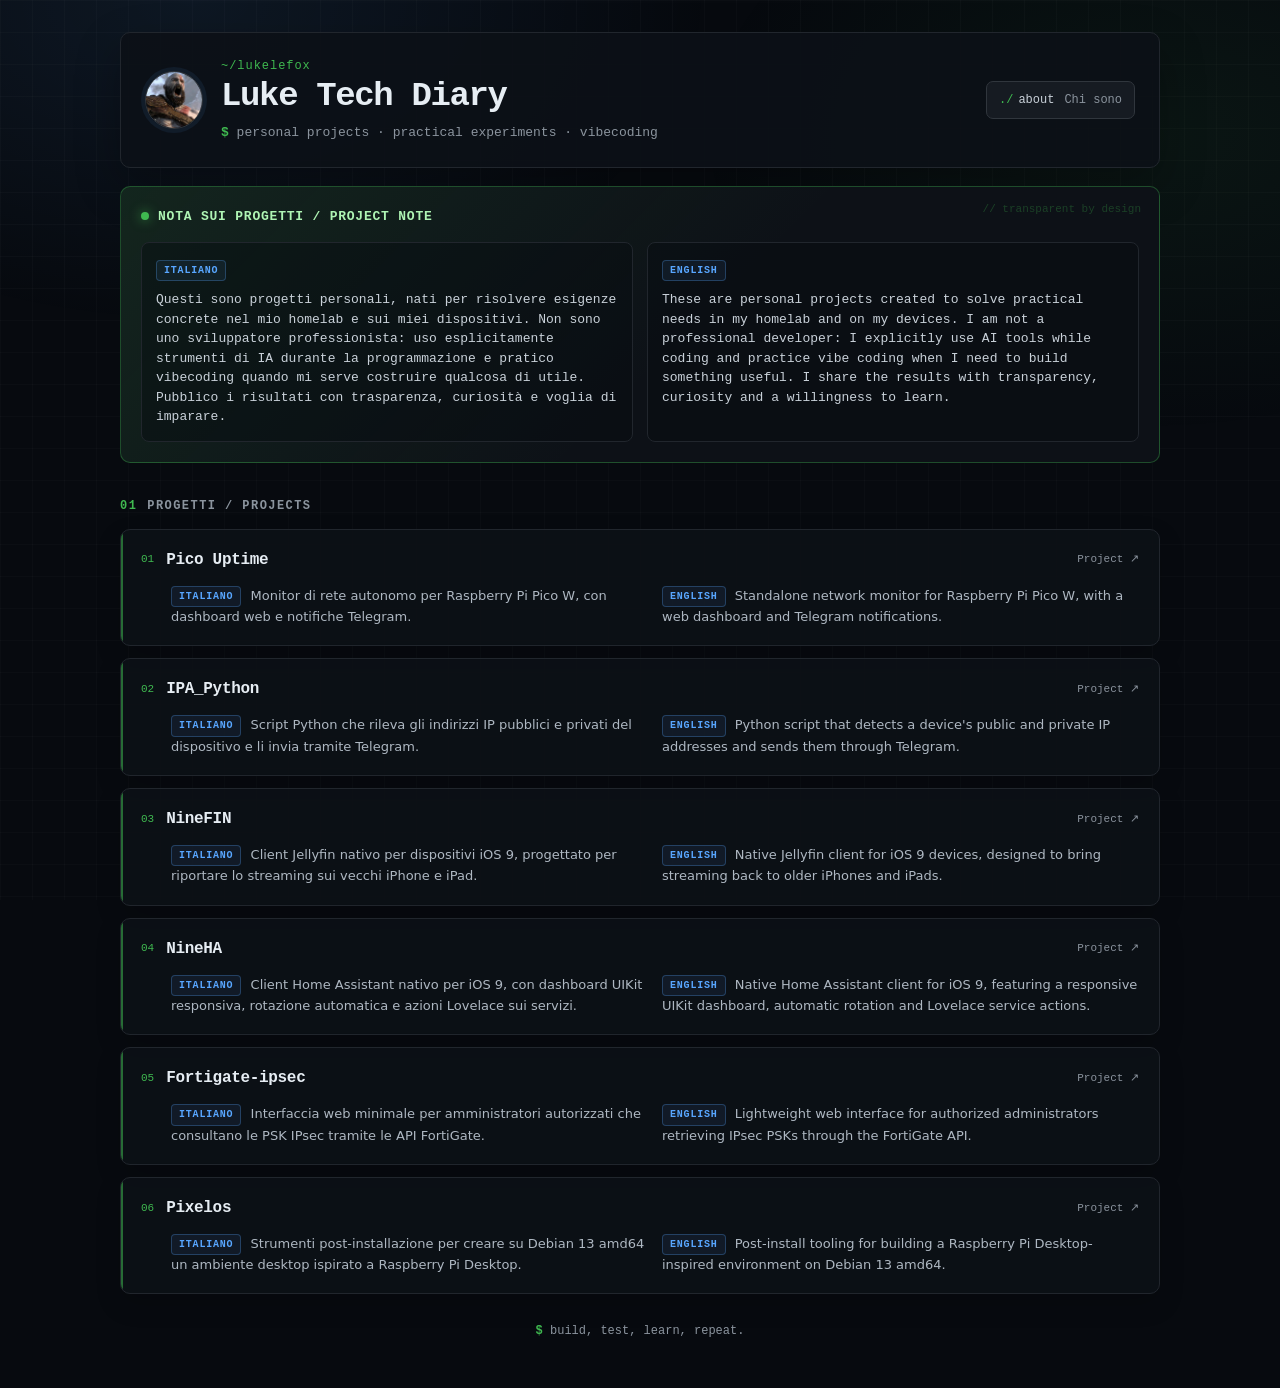
==== index.html @ fd97baad "Update NineHA card for 0.7.8" ====
<!doctype html>
<html lang="it">
<head>
  <meta charset="utf-8" />
  <meta name="viewport" content="width=device-width, initial-scale=1" />
  <meta name="description" content="Luke Tech Diary: personal projects, practical experiments and transparent AI-assisted development." />
  <title>Luke Tech Diary</title>
  <link rel="stylesheet" href="assets/css/style.css?v=14" />
</head>

<body>
  <div class="container">

    <header class="topbar">
      <div class="brand">
        <a class="avatar-link" href="https://github.com/LukeLeFox" target="_blank" rel="noopener">
          <img src="assets/img/avatar.jpg" alt="Luke avatar" class="avatar-img">
        </a>

        <div class="brand-text">
          <div class="eyebrow">~/lukelefox</div>
          <h1>Luke Tech Diary</h1>
          <p><span class="prompt" aria-hidden="true">$</span> personal projects · practical experiments · vibecoding</p>
        </div>
      </div>

      <nav class="topnav" aria-label="Primary navigation">
        <a class="nav-button" href="about.html"><span aria-hidden="true">./</span>about <small>Chi sono</small></a>
      </nav>
    </header>

    <section class="disclosure" aria-labelledby="project-note">
      <div class="disclosure-title" id="project-note">
        <span class="status-dot" aria-hidden="true"></span>
        Nota sui progetti / Project note
      </div>

      <div class="language-grid">
        <div class="language-block">
          <span class="language-label">Italiano</span>
          <p>Questi sono progetti personali, nati per risolvere esigenze concrete nel mio homelab e sui miei dispositivi. Non sono uno sviluppatore professionista: uso esplicitamente strumenti di IA durante la programmazione e pratico vibecoding quando mi serve costruire qualcosa di utile. Pubblico i risultati con trasparenza, curiosità e voglia di imparare.</p>
        </div>

        <div class="language-block">
          <span class="language-label">English</span>
          <p>These are personal projects created to solve practical needs in my homelab and on my devices. I am not a professional developer: I explicitly use AI tools while coding and practice vibe coding when I need to build something useful. I share the results with transparency, curiosity and a willingness to learn.</p>
        </div>
      </div>
    </section>

    <div class="section-title"><span>01</span> Progetti / Projects</div>

    <main class="list">
      <a class="item project-card-link" href="Pico-Uptime/" aria-label="Apri Pico Uptime / Open Pico Uptime">
        <div class="project-head">
          <span class="project-index">01</span>
          <h2>Pico Uptime</h2>
          <span class="repo-link">Project ↗</span>
        </div>
        <div class="project-copy">
          <p><span class="language-label">Italiano</span> Monitor di rete autonomo per Raspberry Pi Pico W, con dashboard web e notifiche Telegram.</p>
          <p><span class="language-label">English</span> Standalone network monitor for Raspberry Pi Pico W, with a web dashboard and Telegram notifications.</p>
        </div>
      </a>

      <a class="item project-card-link" href="IPA_Python/" aria-label="Apri IPA_Python / Open IPA_Python">
        <div class="project-head">
          <span class="project-index">02</span>
          <h2>IPA_Python</h2>
          <span class="repo-link">Project ↗</span>
        </div>
        <div class="project-copy">
          <p><span class="language-label">Italiano</span> Script Python che rileva gli indirizzi IP pubblici e privati del dispositivo e li invia tramite Telegram.</p>
          <p><span class="language-label">English</span> Python script that detects a device's public and private IP addresses and sends them through Telegram.</p>
        </div>
      </a>

      <a class="item project-card-link" href="NineFin/" aria-label="Apri NineFIN / Open NineFIN">
        <div class="project-head">
          <span class="project-index">03</span>
          <h2>NineFIN</h2>
          <span class="repo-link">Project ↗</span>
        </div>
        <div class="project-copy">
          <p><span class="language-label">Italiano</span> Client Jellyfin nativo per dispositivi iOS 9, progettato per riportare lo streaming sui vecchi iPhone e iPad.</p>
          <p><span class="language-label">English</span> Native Jellyfin client for iOS 9 devices, designed to bring streaming back to older iPhones and iPads.</p>
        </div>
      </a>

      <a class="item project-card-link" href="NineHA/" aria-label="Apri NineHA / Open NineHA">
        <div class="project-head">
          <span class="project-index">04</span>
          <h2>NineHA</h2>
          <span class="repo-link">Project ↗</span>
        </div>
        <div class="project-copy">
          <p><span class="language-label">Italiano</span> Client Home Assistant nativo per iOS 9, con dashboard UIKit responsiva, rotazione automatica e azioni Lovelace sui servizi.</p>
          <p><span class="language-label">English</span> Native Home Assistant client for iOS 9, featuring a responsive UIKit dashboard, automatic rotation and Lovelace service actions.</p>
        </div>
      </a>

      <a class="item project-card-link" href="fortigate-ipsec-psk-ui/" aria-label="Apri Fortigate-ipsec / Open Fortigate-ipsec">
        <div class="project-head">
          <span class="project-index">05</span>
          <h2>Fortigate-ipsec</h2>
          <span class="repo-link">Project ↗</span>
        </div>
        <div class="project-copy">
          <p><span class="language-label">Italiano</span> Interfaccia web minimale per amministratori autorizzati che consultano le PSK IPsec tramite le API FortiGate.</p>
          <p><span class="language-label">English</span> Lightweight web interface for authorized administrators retrieving IPsec PSKs through the FortiGate API.</p>
        </div>
      </a>

      <a class="item project-card-link" href="pixelos-amd64-remix/" aria-label="Apri Pixelos / Open Pixelos">
        <div class="project-head">
          <span class="project-index">06</span>
          <h2>Pixelos</h2>
          <span class="repo-link">Project ↗</span>
        </div>
        <div class="project-copy">
          <p><span class="language-label">Italiano</span> Strumenti post-installazione per creare su Debian 13 amd64 un ambiente desktop ispirato a Raspberry Pi Desktop.</p>
          <p><span class="language-label">English</span> Post-install tooling for building a Raspberry Pi Desktop-inspired environment on Debian 13 amd64.</p>
        </div>
      </a>
    </main>

    <footer class="footer">
      <span class="prompt" aria-hidden="true">$</span> build, test, learn, repeat.
    </footer>

  </div>
</body>
</html>
---- assets/css/style.css ----
:root{
  --bg:#070a0f;
  --panel:#0d1117;
  --panel-soft:#111820;
  --text:#e6edf3;
  --muted:#8b949e;
  --green:#3fb950;
  --green-soft:rgba(63,185,80,.12);
  --blue:#58a6ff;
  --line:#21262d;
  --radius:10px;
  --shadow:0 18px 45px rgba(0,0,0,.28);
}

*{ box-sizing:border-box; }

html{
  min-height:100%;
  color-scheme:dark;
}

body{
  min-height:100%;
  margin:0;
  color:var(--text);
  background:var(--bg);
  font-family:ui-monospace, SFMono-Regular, Menlo, Monaco, Consolas, "Liberation Mono", monospace;
  line-height:1.5;
}

body::before{
  content:"";
  position:fixed;
  inset:0;
  z-index:-1;
  pointer-events:none;
  background:
    radial-gradient(800px 500px at 15% 0%, rgba(88,166,255,.09), transparent 65%),
    radial-gradient(700px 460px at 90% 15%, rgba(63,185,80,.07), transparent 65%),
    linear-gradient(rgba(255,255,255,.018) 1px, transparent 1px),
    linear-gradient(90deg, rgba(255,255,255,.018) 1px, transparent 1px);
  background-size:auto, auto, 32px 32px, 32px 32px;
}

a{
  color:inherit;
  text-decoration:none;
}

a:hover{
  color:var(--blue);
}

a:focus-visible{
  outline:2px solid var(--blue);
  outline-offset:4px;
  border-radius:3px;
}

.container{
  width:min(100% - 32px, 1040px);
  margin:0 auto;
  padding:32px 0 48px;
}

.topbar{
  display:flex;
  align-items:center;
  justify-content:space-between;
  gap:20px;
  padding:24px;
  border:1px solid var(--line);
  border-radius:var(--radius);
  background:rgba(13,17,23,.92);
  box-shadow:var(--shadow);
}

.brand{
  display:flex;
  align-items:center;
  gap:18px;
}

.avatar-link{
  display:inline-flex;
  flex:none;
  border-radius:50%;
}

.avatar-img{
  display:block;
  width:58px;
  height:58px;
  border:1px solid #30363d;
  border-radius:50%;
  object-fit:cover;
  box-shadow:0 0 0 4px rgba(88,166,255,.08);
}

.eyebrow{
  margin-bottom:2px;
  color:var(--green);
  font-size:12px;
  letter-spacing:.08em;
}

.brand-text h1{
  margin:0;
  font-size:clamp(24px, 5vw, 34px);
  line-height:1.15;
  letter-spacing:-.04em;
}

.brand-text p{
  margin:7px 0 0;
  color:var(--muted);
  font-size:13px;
}

.prompt{
  color:var(--green);
  font-weight:700;
}

.topnav{
  flex:none;
}

.nav-button{
  display:inline-flex;
  align-items:center;
  gap:5px;
  padding:9px 12px;
  border:1px solid #30363d;
  border-radius:7px;
  color:#c9d1d9;
  background:#161b22;
  font-size:12px;
  transition:border-color .16s ease, color .16s ease, background .16s ease;
}

.nav-button span{
  color:var(--green);
}

.nav-button small{
  margin-left:5px;
  color:var(--muted);
  font:inherit;
}

.nav-button:hover{
  border-color:rgba(88,166,255,.55);
  color:var(--blue);
  background:#1b222c;
}

.disclosure{
  position:relative;
  margin-top:18px;
  padding:20px;
  overflow:hidden;
  border:1px solid rgba(63,185,80,.35);
  border-radius:var(--radius);
  background:
    linear-gradient(135deg, var(--green-soft), transparent 55%),
    var(--panel);
}

.disclosure::before{
  content:"// transparent by design";
  position:absolute;
  top:14px;
  right:18px;
  color:rgba(63,185,80,.28);
  font-size:11px;
}

.disclosure-title{
  display:flex;
  align-items:center;
  gap:9px;
  margin-bottom:16px;
  color:#aff5b4;
  font-size:13px;
  font-weight:700;
  text-transform:uppercase;
  letter-spacing:.06em;
}

.status-dot{
  width:8px;
  height:8px;
  border-radius:50%;
  background:var(--green);
  box-shadow:0 0 12px rgba(63,185,80,.75);
}

.language-grid,
.project-copy{
  display:grid;
  grid-template-columns:repeat(2, minmax(0, 1fr));
  gap:14px;
}

.language-block{
  padding:14px;
  border:1px solid var(--line);
  border-radius:8px;
  background:rgba(7,10,15,.42);
}

.language-block p{
  margin:9px 0 0;
  color:#c9d1d9;
  font-size:13px;
}

.language-label{
  display:inline-block;
  padding:2px 7px;
  border:1px solid rgba(88,166,255,.28);
  border-radius:4px;
  color:var(--blue);
  background:rgba(88,166,255,.08);
  font-size:10px;
  font-weight:700;
  text-transform:uppercase;
  letter-spacing:.08em;
}

.section-title{
  display:flex;
  align-items:center;
  gap:10px;
  margin:34px 0 14px;
  color:var(--muted);
  font-size:12px;
  font-weight:700;
  text-transform:uppercase;
  letter-spacing:.12em;
}

.section-title span{
  color:var(--green);
}

.list{
  display:grid;
  gap:12px;
}

.item{
  position:relative;
  padding:18px 20px;
  overflow:hidden;
  border:1px solid var(--line);
  border-radius:var(--radius);
  background:rgba(13,17,23,.9);
  box-shadow:0 10px 26px rgba(0,0,0,.16);
  transition:border-color .16s ease, transform .16s ease, background .16s ease;
}

.item::before{
  content:"";
  position:absolute;
  inset:0 auto 0 0;
  width:2px;
  background:var(--green);
  opacity:.55;
}

.item:hover{
  transform:translateY(-1px);
  border-color:#30363d;
  background:var(--panel-soft);
}

.project-card-link{
  display:block;
  color:inherit;
  text-decoration:none;
}

.project-card-link:hover{
  color:inherit;
}

.project-card-link:hover .project-head h2,
.project-card-link:focus-visible .project-head h2{
  color:var(--blue);
}

.project-card-link:focus-visible{
  outline:2px solid var(--blue);
  outline-offset:3px;
  border-radius:var(--radius);
}

.project-head{
  display:grid;
  grid-template-columns:auto 1fr auto;
  align-items:center;
  gap:12px;
}

.project-index{
  color:var(--green);
  font-size:11px;
}

.project-head h2{
  margin:0;
  font-size:16px;
  letter-spacing:-.02em;
}

.repo-link{
  color:var(--muted);
  font-size:11px;
}

.project-copy{
  margin:14px 0 0 30px;
}

.project-copy p{
  margin:0;
  color:#aeb8c2;
  font-family:ui-sans-serif, system-ui, -apple-system, "Segoe UI", sans-serif;
  font-size:13px;
  line-height:1.55;
}

.project-copy .language-label{
  margin-right:5px;
  font-family:ui-monospace, SFMono-Regular, Menlo, Monaco, Consolas, monospace;
  vertical-align:1px;
}

.footer{
  margin-top:28px;
  color:var(--muted);
  font-size:12px;
  text-align:center;
}

.profile-terminal{
  display:grid;
  gap:7px;
  margin-top:18px;
  padding:18px 20px;
  overflow-wrap:anywhere;
  border:1px solid var(--line);
  border-radius:var(--radius);
  color:#c9d1d9;
  background:#090d12;
  box-shadow:inset 0 1px 0 rgba(255,255,255,.025);
  font-size:12px;
}

.terminal-key{
  color:var(--blue);
}

.terminal-equals{
  margin:0 8px;
  color:var(--muted);
}

.terminal-value{
  color:#aff5b4;
}

.about-grid{
  display:grid;
  grid-template-columns:repeat(2, minmax(0, 1fr));
  gap:14px;
}

.about-card{
  padding:22px;
  border:1px solid var(--line);
  border-radius:var(--radius);
  background:rgba(13,17,23,.9);
  box-shadow:0 10px 26px rgba(0,0,0,.16);
}

.about-card p{
  margin:14px 0 0;
  color:#b8c2cc;
  font-family:ui-sans-serif, system-ui, -apple-system, "Segoe UI", sans-serif;
  font-size:14px;
  line-height:1.68;
}

@media (max-width:720px){
  .container{
    width:min(100% - 22px, 1040px);
    padding-top:18px;
  }

  .topbar{
    align-items:flex-start;
    flex-direction:column;
    padding:20px;
  }

  .topnav{
    width:100%;
  }

  .nav-button{
    justify-content:center;
    width:100%;
  }

  .avatar-img{
    width:50px;
    height:50px;
  }

  .brand-text p{
    font-size:11px;
  }

  .disclosure{
    padding:17px;
  }

  .disclosure::before{
    display:none;
  }

  .language-grid,
  .project-copy,
  .about-grid{
    grid-template-columns:1fr;
  }

  .project-head{
    grid-template-columns:auto 1fr;
  }

  .repo-link{
    display:none;
  }

  .project-copy{
    margin-left:0;
  }
}

@media (prefers-reduced-motion:reduce){
  .item{
    transition:none;
  }
}


/* Project detail pages */
.project-app-icon{
  display:block;
  width:72px;
  height:72px;
  flex:none;
  border:1px solid #30363d;
  border-radius:16px;
  object-fit:cover;
  box-shadow:0 0 0 4px rgba(88,166,255,.08);
}

.project-actions{
  display:flex;
  flex-wrap:wrap;
  gap:10px;
  margin-top:14px;
}

.project-actions .nav-button{
  width:auto;
}

.project-summary{
  margin-top:18px;
}

.project-summary p{
  margin:0;
  color:#b8c2cc;
  font-family:ui-sans-serif, system-ui, -apple-system, "Segoe UI", sans-serif;
  font-size:14px;
  line-height:1.68;
}

.project-badges{
  display:flex;
  flex-wrap:wrap;
  gap:8px;
  margin-top:14px;
}

.project-badge{
  display:inline-flex;
  align-items:center;
  padding:4px 8px;
  border:1px solid rgba(88,166,255,.28);
  border-radius:5px;
  color:var(--blue);
  background:rgba(88,166,255,.08);
  font-size:11px;
  font-weight:700;
}

.project-list{
  margin:12px 0 0;
  padding-left:19px;
  color:#b8c2cc;
  font-family:ui-sans-serif, system-ui, -apple-system, "Segoe UI", sans-serif;
  font-size:14px;
  line-height:1.7;
}

.project-list li + li{
  margin-top:4px;
}

.project-note{
  margin-top:14px;
  color:var(--muted);
  font-family:ui-sans-serif, system-ui, -apple-system, "Segoe UI", sans-serif;
  font-size:12px;
  line-height:1.6;
}

.project-note strong{
  color:#c9d1d9;
}

.project-link{
  color:var(--blue);
}

.project-link:hover{
  text-decoration:underline;
}

.screenshot-gallery{
  display:grid;
  grid-template-columns:repeat(2, minmax(0, 1fr));
  gap:14px;
}

.screenshot-card{
  display:block;
  overflow:hidden;
  border:1px solid var(--line);
  border-radius:var(--radius);
  color:#c9d1d9;
  background:rgba(13,17,23,.9);
  box-shadow:0 10px 26px rgba(0,0,0,.16);
  transition:border-color .16s ease, transform .16s ease, background .16s ease;
}

.screenshot-card:hover{
  transform:translateY(-1px);
  border-color:#30363d;
  color:var(--blue);
  background:var(--panel-soft);
}

.screenshot-card img{
  display:block;
  width:100%;
  aspect-ratio:4 / 3;
  border-bottom:1px solid var(--line);
  object-fit:cover;
}

.screenshot-card span{
  display:block;
  padding:11px 13px;
  font-size:12px;
  line-height:1.4;
}

@media (max-width:720px){
  .screenshot-gallery{
    grid-template-columns:1fr;
  }

  .project-app-icon{
    width:58px;
    height:58px;
    border-radius:13px;
  }
}


.project-mark{
  display:grid;
  place-items:center;
  width:72px;
  height:72px;
  flex:none;
  border:1px solid #30363d;
  border-radius:16px;
  color:#aff5b4;
  background:
    linear-gradient(135deg, rgba(63,185,80,.14), rgba(88,166,255,.08)),
    #0d1117;
  box-shadow:0 0 0 4px rgba(88,166,255,.08);
  font-size:22px;
  font-weight:800;
  letter-spacing:-.05em;
}

@media (max-width:720px){
  .project-mark{
    width:58px;
    height:58px;
    border-radius:13px;
    font-size:18px;
  }
}
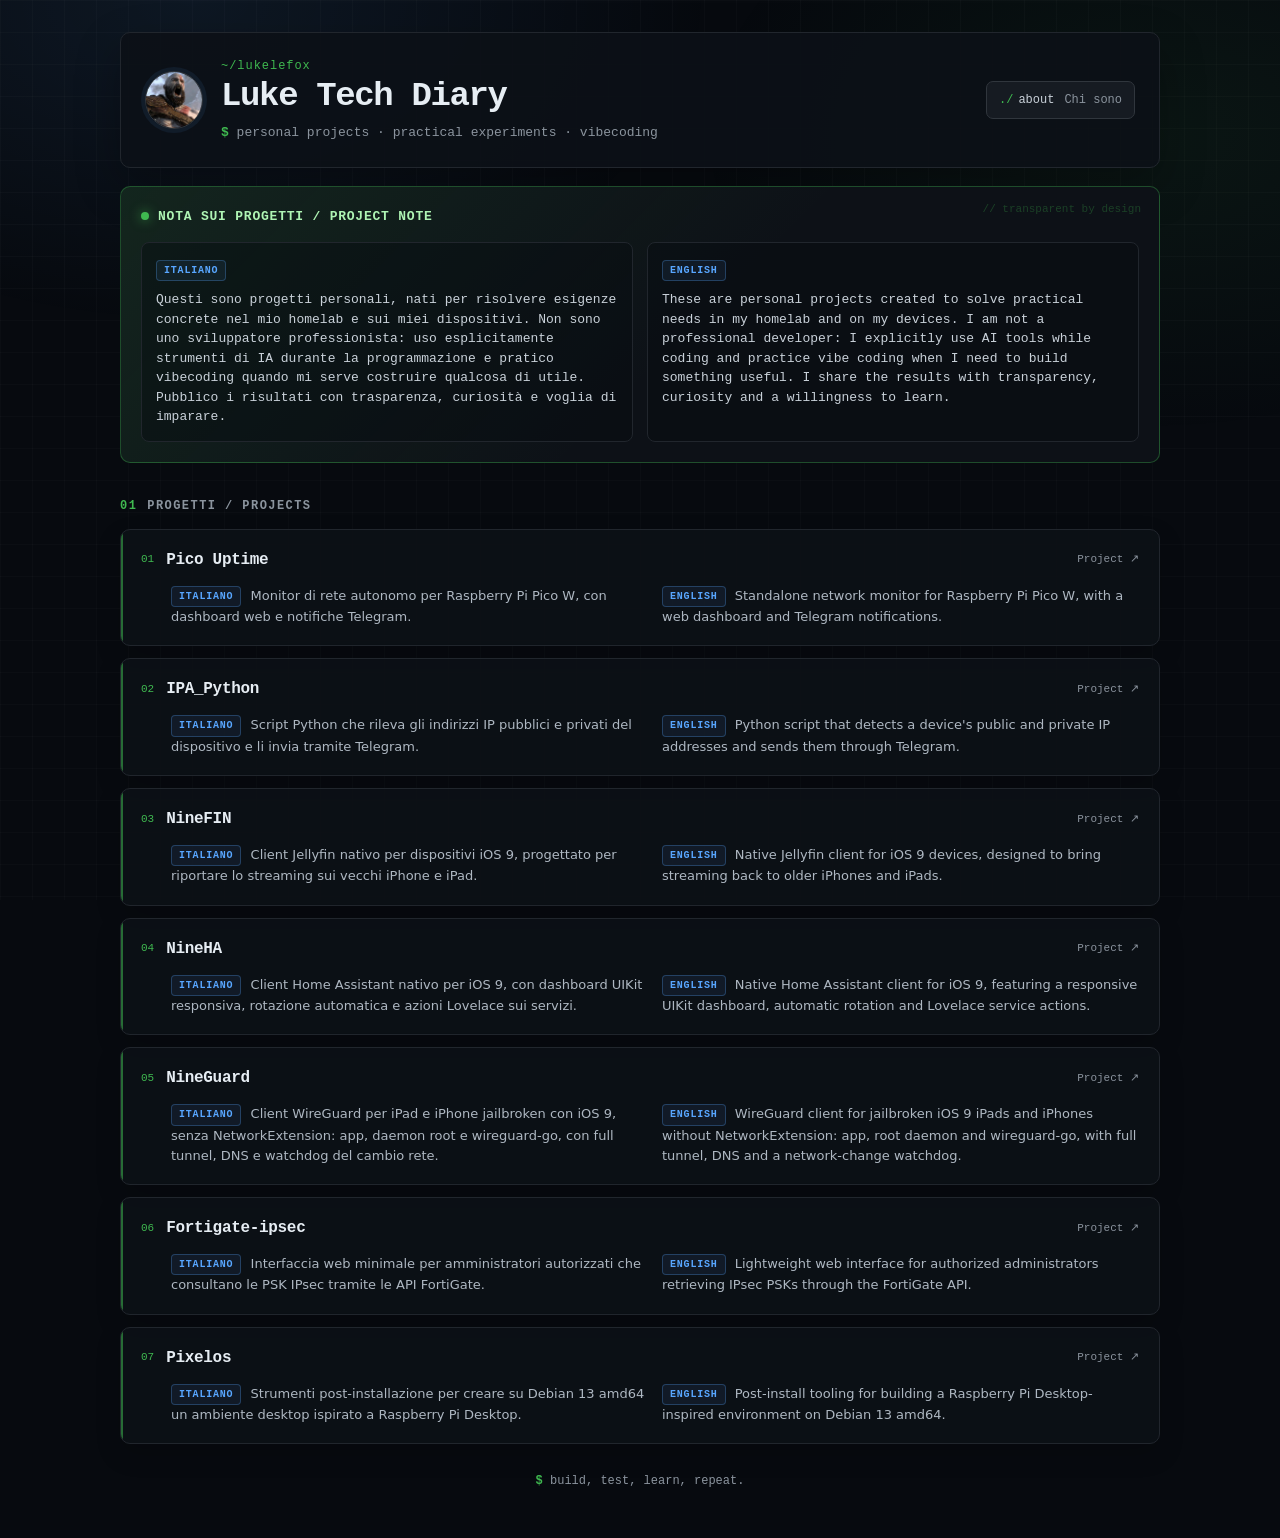
==== commit 812f2fe5: "Add NineGuard project page Co-Authored-By: Claude Opus 5.5 <noreply@anthropic.com>" ====
--- a/index.html
+++ b/index.html
@@ -99,9 +99,21 @@
         </div>
       </a>
 
+      <a class="item project-card-link" href="NineGuard/" aria-label="Apri NineGuard / Open NineGuard">
+        <div class="project-head">
+          <span class="project-index">05</span>
+          <h2>NineGuard</h2>
+          <span class="repo-link">Project ↗</span>
+        </div>
+        <div class="project-copy">
+          <p><span class="language-label">Italiano</span> Client WireGuard per iPad e iPhone jailbroken con iOS 9, senza NetworkExtension: app, daemon root e wireguard-go, con full tunnel, DNS e watchdog del cambio rete.</p>
+          <p><span class="language-label">English</span> WireGuard client for jailbroken iOS 9 iPads and iPhones without NetworkExtension: app, root daemon and wireguard-go, with full tunnel, DNS and a network-change watchdog.</p>
+        </div>
+      </a>
+
       <a class="item project-card-link" href="fortigate-ipsec-psk-ui/" aria-label="Apri Fortigate-ipsec / Open Fortigate-ipsec">
         <div class="project-head">
-          <span class="project-index">05</span>
+          <span class="project-index">06</span>
           <h2>Fortigate-ipsec</h2>
           <span class="repo-link">Project ↗</span>
         </div>
@@ -113,7 +125,7 @@
 
       <a class="item project-card-link" href="pixelos-amd64-remix/" aria-label="Apri Pixelos / Open Pixelos">
         <div class="project-head">
-          <span class="project-index">06</span>
+          <span class="project-index">07</span>
           <h2>Pixelos</h2>
           <span class="repo-link">Project ↗</span>
         </div>
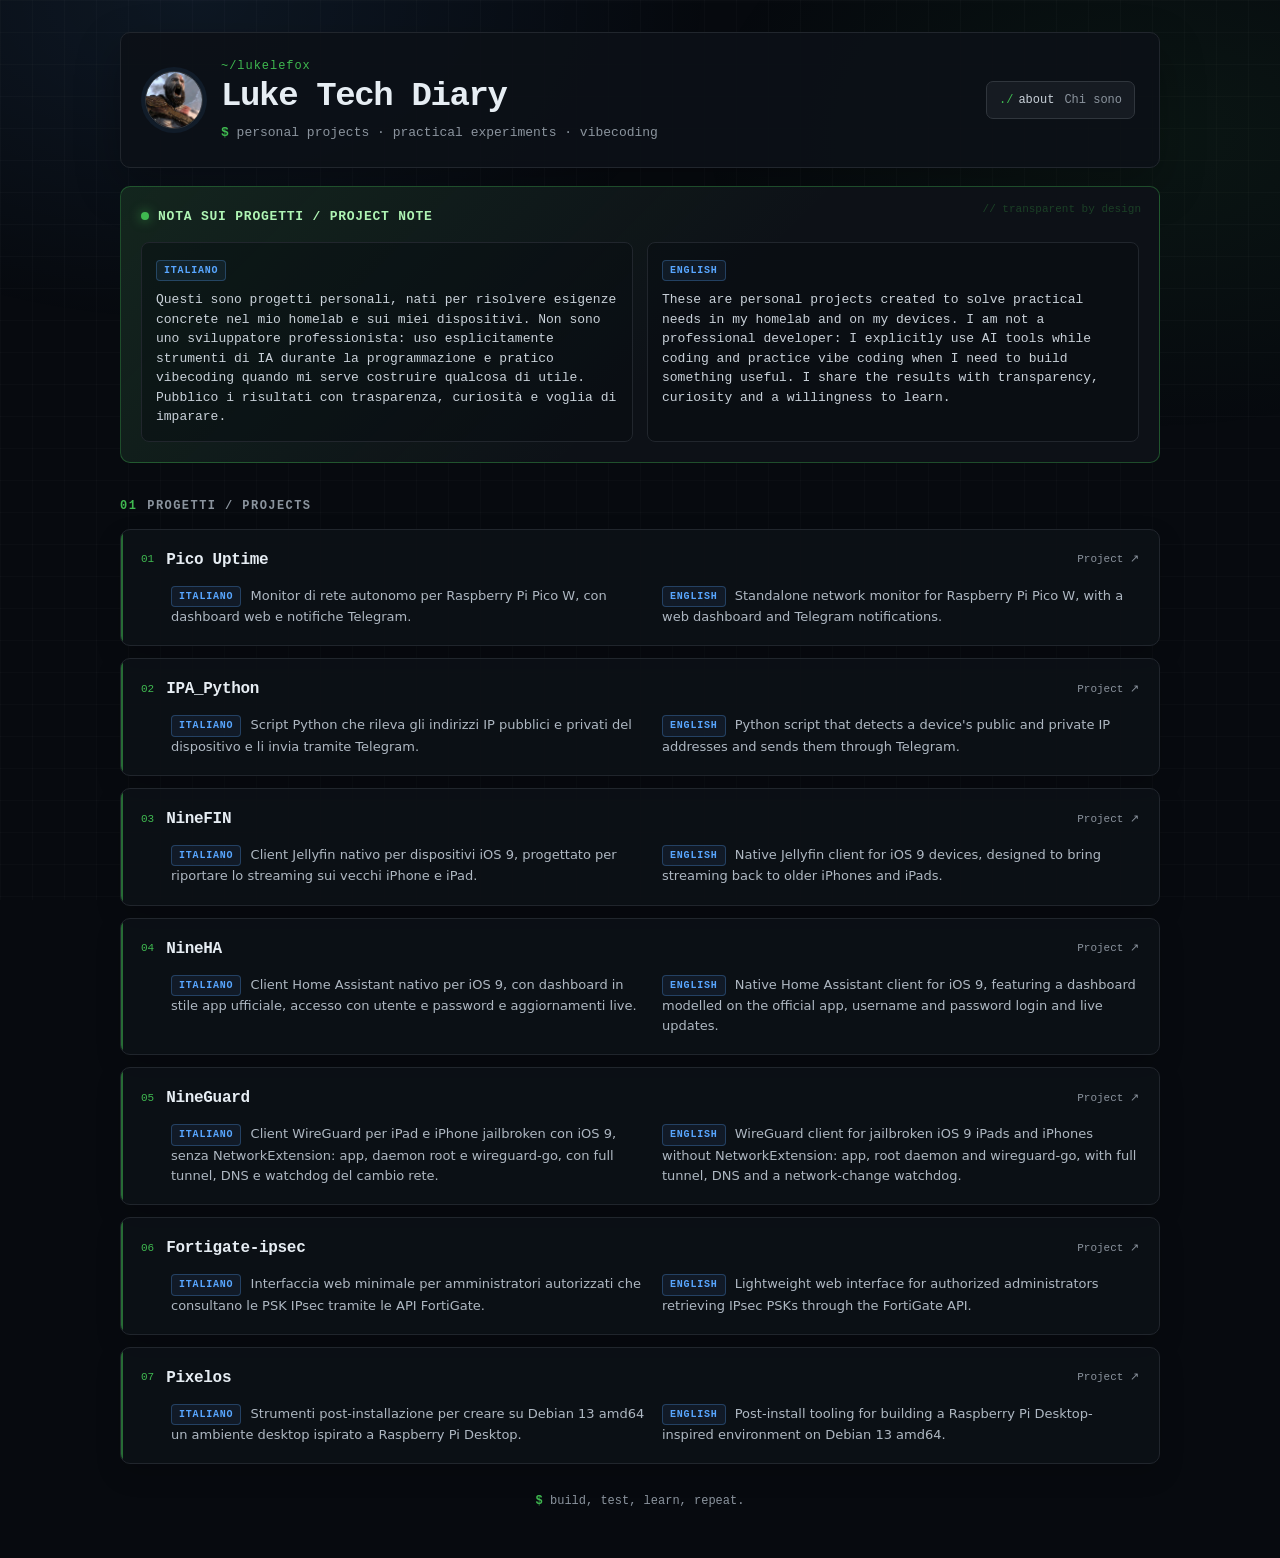
==== commit fca0d7a2: "Update NineHA page for 0.8.0 Co-Authored-By: Claude Opus 5.5 <noreply@anthropic.com>" ====
--- a/index.html
+++ b/index.html
@@ -94,8 +94,8 @@
           <span class="repo-link">Project ↗</span>
         </div>
         <div class="project-copy">
-          <p><span class="language-label">Italiano</span> Client Home Assistant nativo per iOS 9, con dashboard UIKit responsiva, rotazione automatica e azioni Lovelace sui servizi.</p>
-          <p><span class="language-label">English</span> Native Home Assistant client for iOS 9, featuring a responsive UIKit dashboard, automatic rotation and Lovelace service actions.</p>
+          <p><span class="language-label">Italiano</span> Client Home Assistant nativo per iOS 9, con dashboard in stile app ufficiale, accesso con utente e password e aggiornamenti live.</p>
+          <p><span class="language-label">English</span> Native Home Assistant client for iOS 9, featuring a dashboard modelled on the official app, username and password login and live updates.</p>
         </div>
       </a>
 
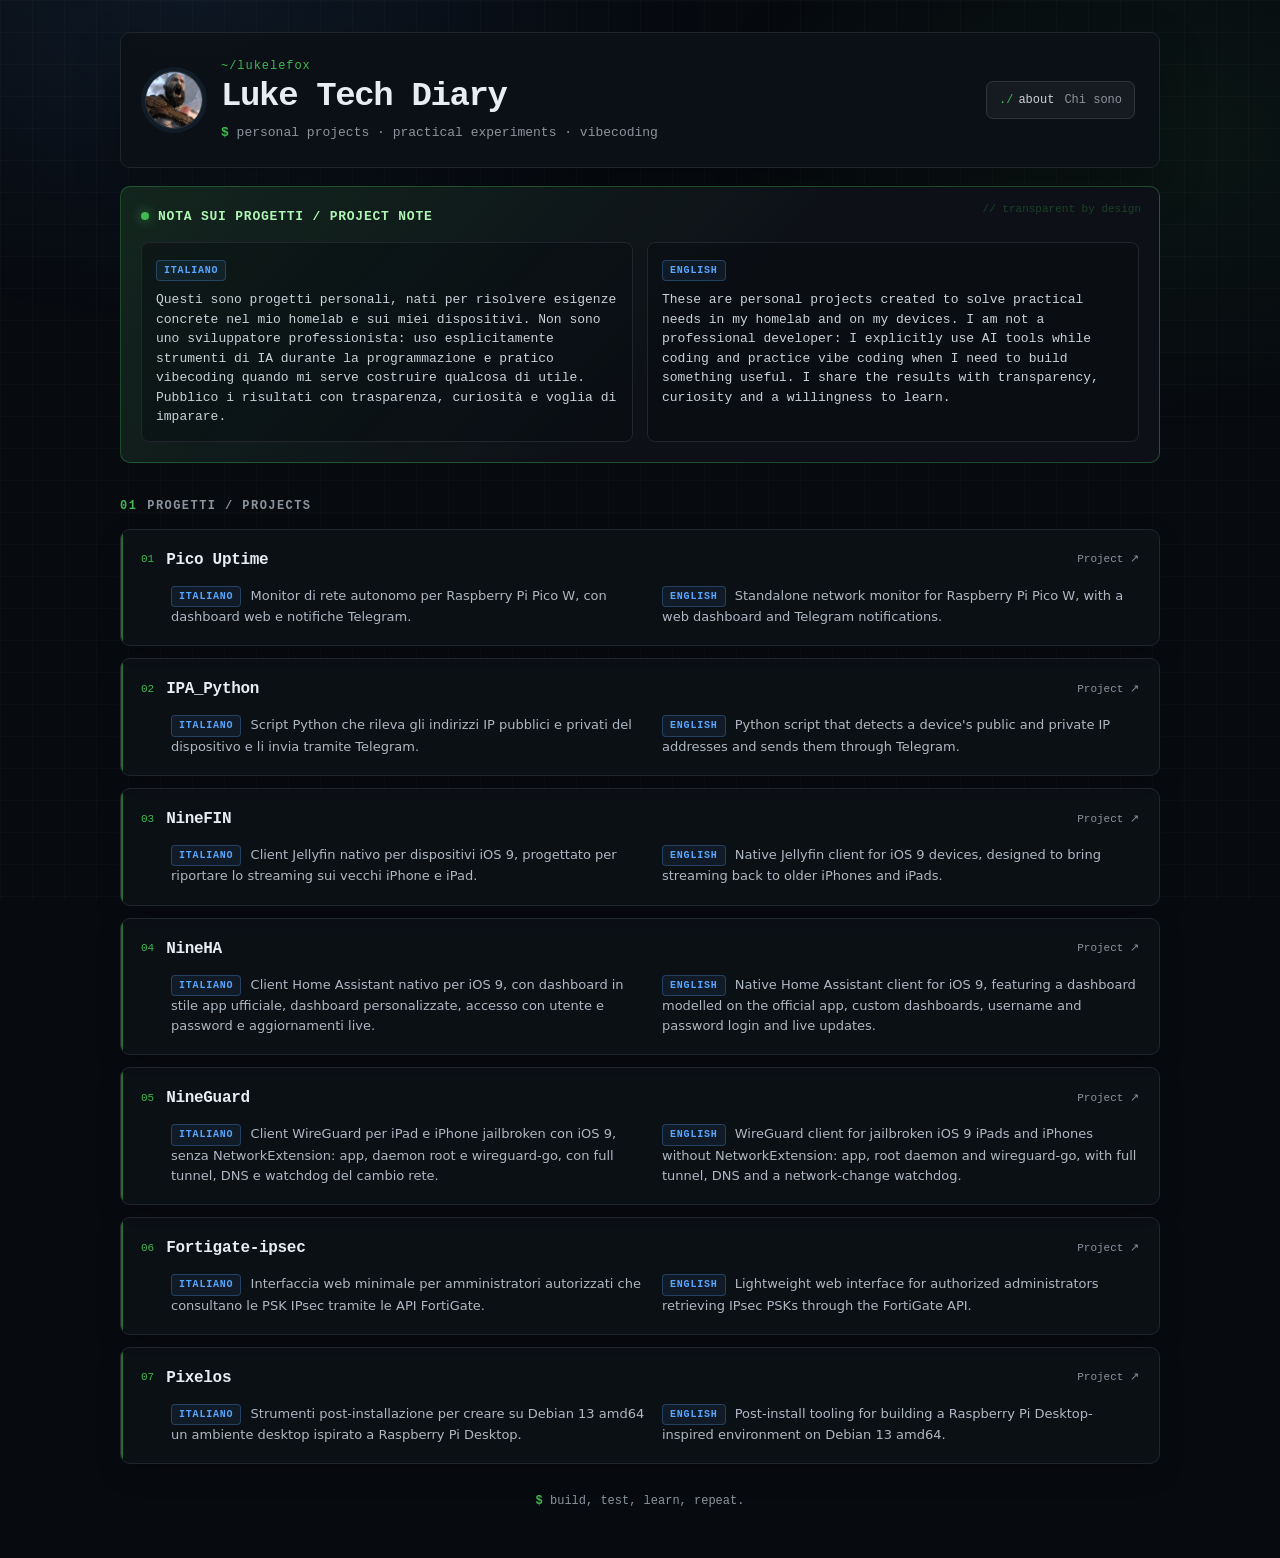
==== commit 52286fa6: "Update NineHA page for 0.8.1 and mention HA Dashboard Co-Authored-By: Claude Opus 5.5 <noreply@anthr" ====
--- a/index.html
+++ b/index.html
@@ -94,8 +94,8 @@
           <span class="repo-link">Project ↗</span>
         </div>
         <div class="project-copy">
-          <p><span class="language-label">Italiano</span> Client Home Assistant nativo per iOS 9, con dashboard in stile app ufficiale, accesso con utente e password e aggiornamenti live.</p>
-          <p><span class="language-label">English</span> Native Home Assistant client for iOS 9, featuring a dashboard modelled on the official app, username and password login and live updates.</p>
+          <p><span class="language-label">Italiano</span> Client Home Assistant nativo per iOS 9, con dashboard in stile app ufficiale, dashboard personalizzate, accesso con utente e password e aggiornamenti live.</p>
+          <p><span class="language-label">English</span> Native Home Assistant client for iOS 9, featuring a dashboard modelled on the official app, custom dashboards, username and password login and live updates.</p>
         </div>
       </a>
 
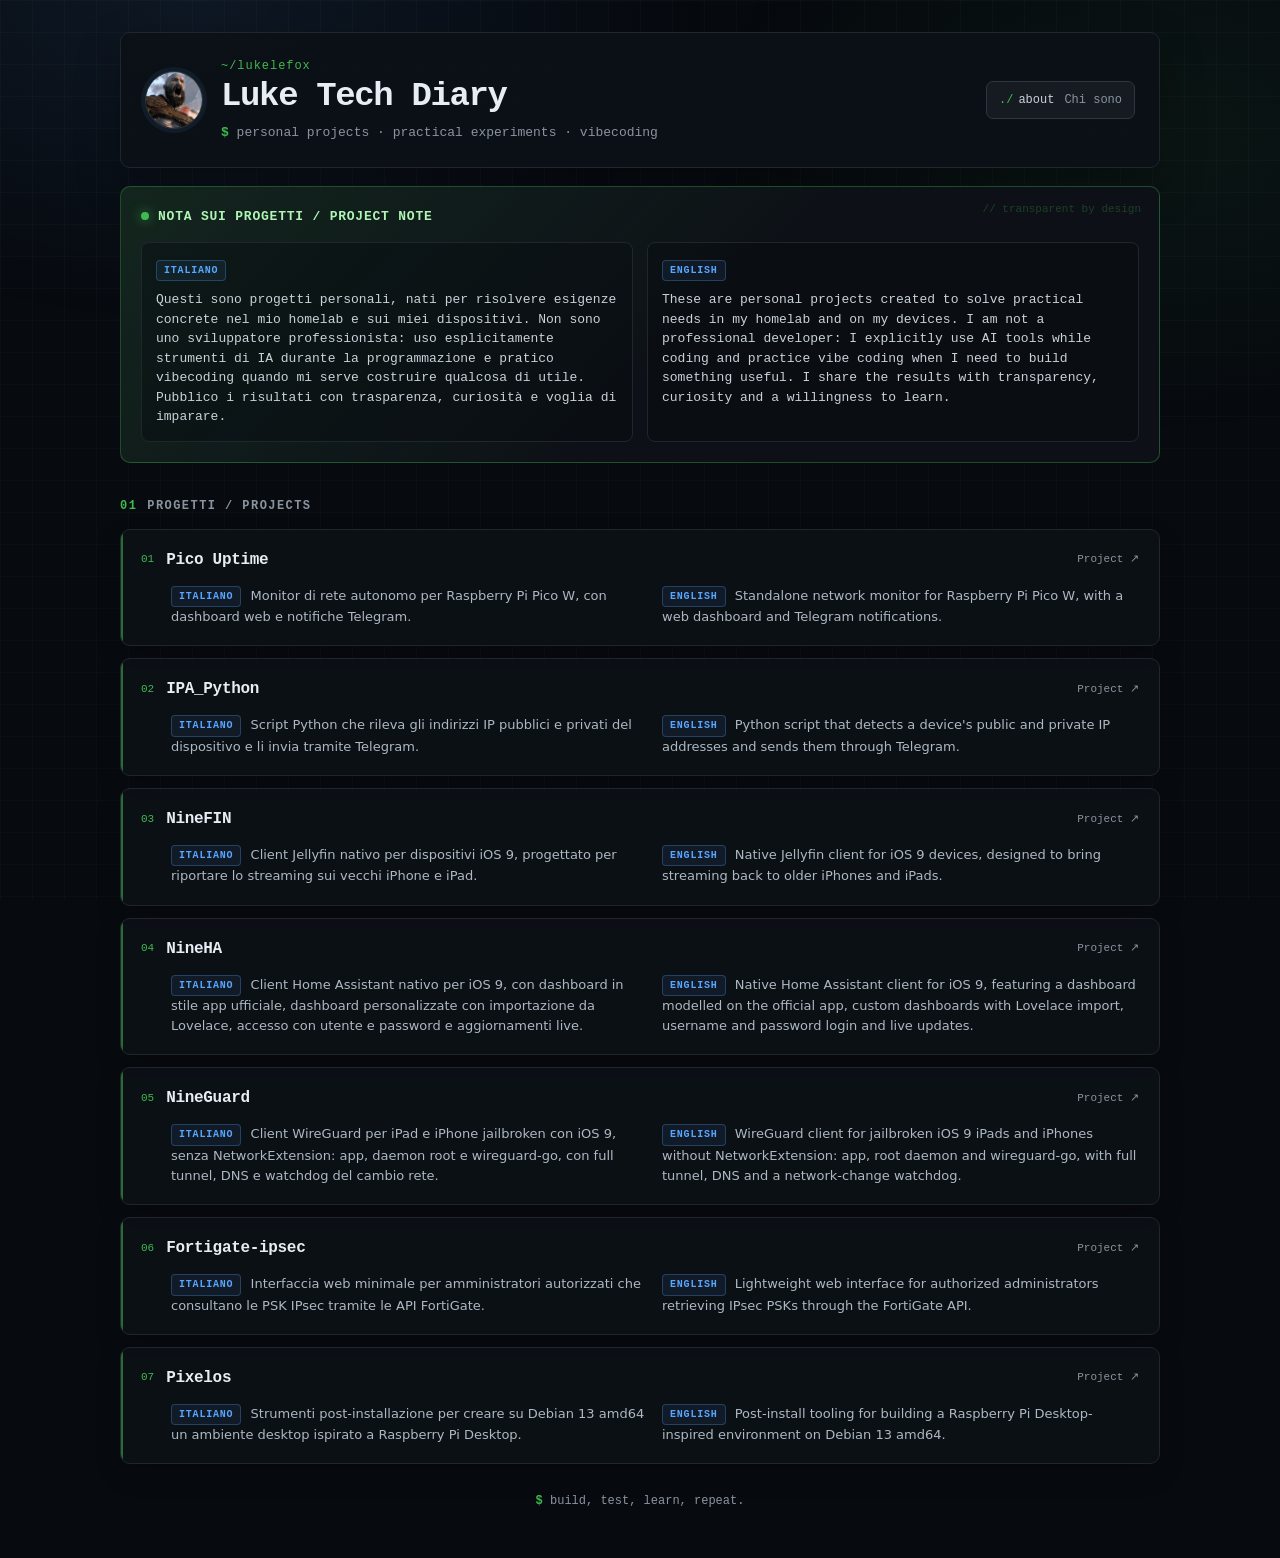
==== commit dd918994: "Update NineHA page for 0.9.0 Co-Authored-By: Claude Opus 5.5 <noreply@anthropic.com>" ====
--- a/index.html
+++ b/index.html
@@ -94,8 +94,8 @@
           <span class="repo-link">Project ↗</span>
         </div>
         <div class="project-copy">
-          <p><span class="language-label">Italiano</span> Client Home Assistant nativo per iOS 9, con dashboard in stile app ufficiale, dashboard personalizzate, accesso con utente e password e aggiornamenti live.</p>
-          <p><span class="language-label">English</span> Native Home Assistant client for iOS 9, featuring a dashboard modelled on the official app, custom dashboards, username and password login and live updates.</p>
+          <p><span class="language-label">Italiano</span> Client Home Assistant nativo per iOS 9, con dashboard in stile app ufficiale, dashboard personalizzate con importazione da Lovelace, accesso con utente e password e aggiornamenti live.</p>
+          <p><span class="language-label">English</span> Native Home Assistant client for iOS 9, featuring a dashboard modelled on the official app, custom dashboards with Lovelace import, username and password login and live updates.</p>
         </div>
       </a>
 
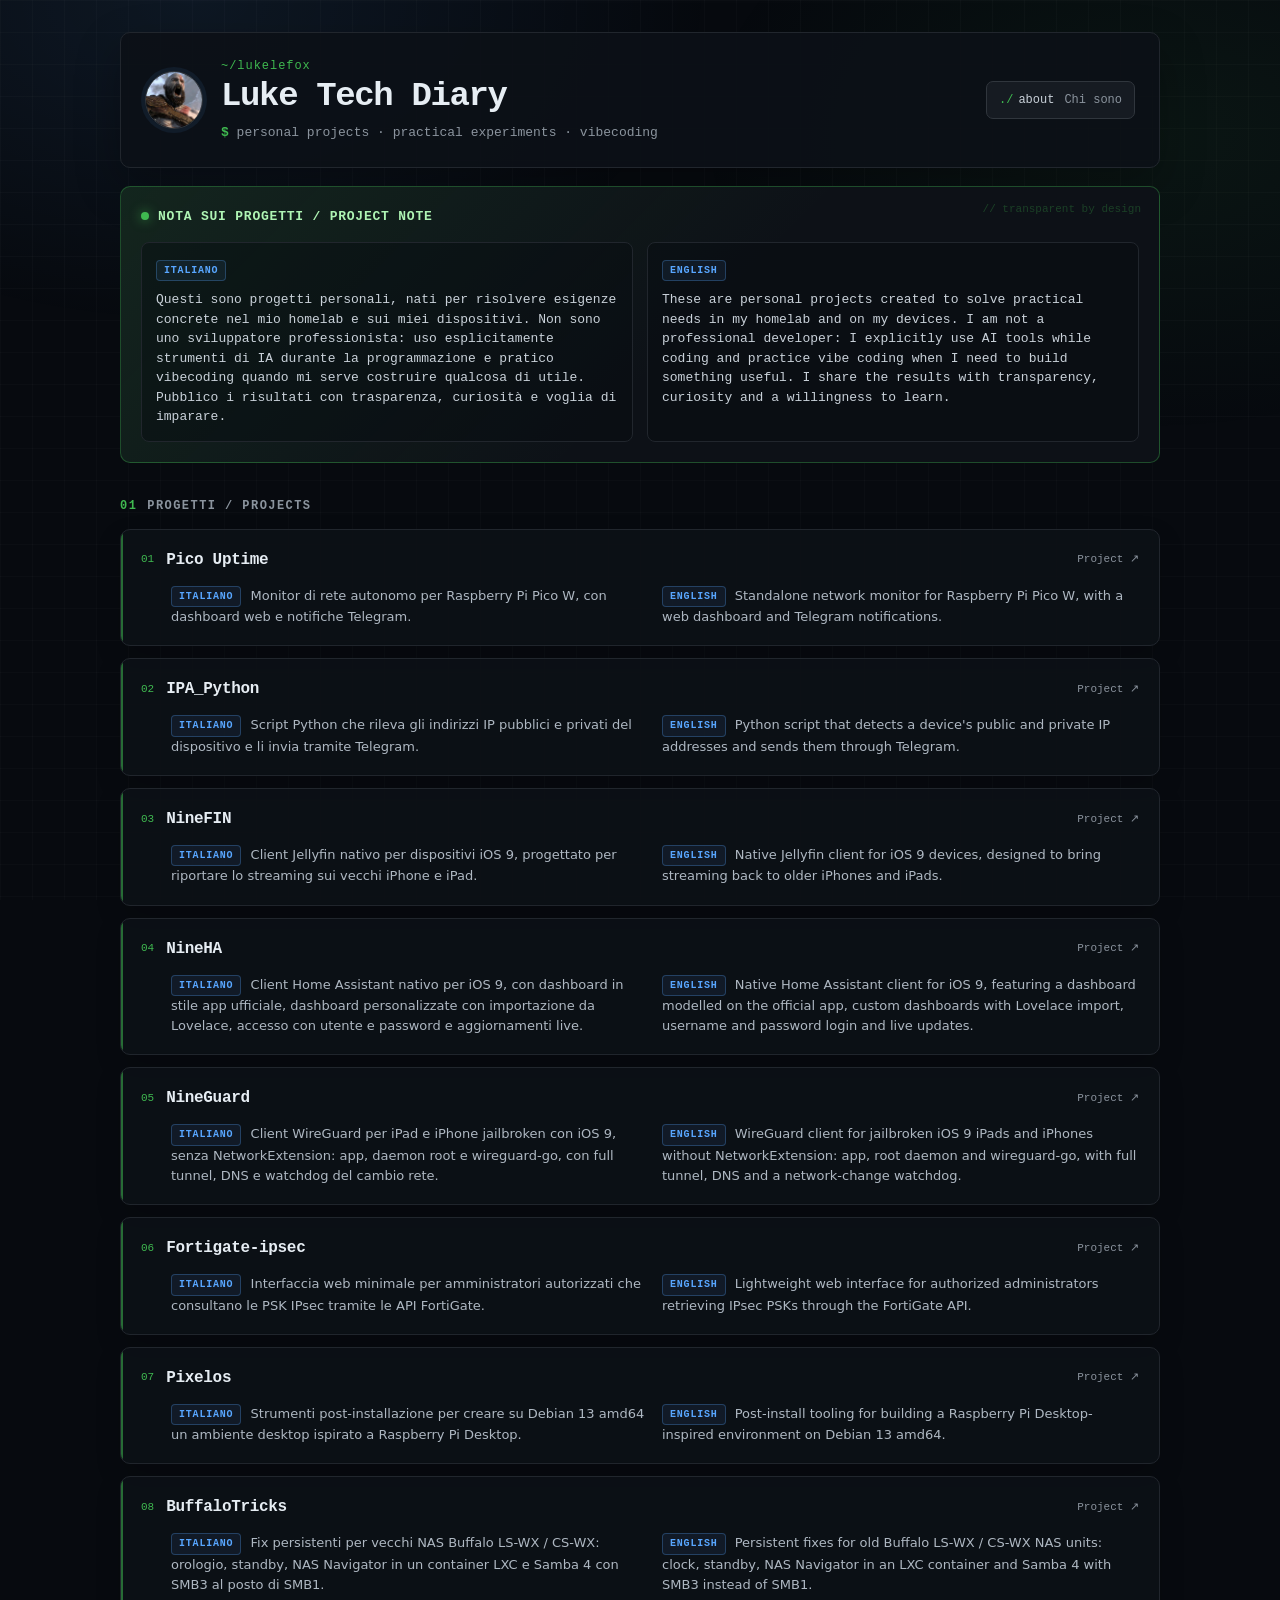
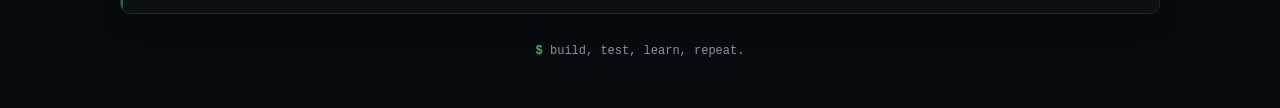
==== commit 8f6d3773: "Add BuffaloTricks page Co-Authored-By: Claude Opus 5.5 <noreply@anthropic.com>" ====
--- a/index.html
+++ b/index.html
@@ -134,6 +134,18 @@
           <p><span class="language-label">English</span> Post-install tooling for building a Raspberry Pi Desktop-inspired environment on Debian 13 amd64.</p>
         </div>
       </a>
+
+      <a class="item project-card-link" href="BuffaloTricks/" aria-label="Apri BuffaloTricks / Open BuffaloTricks">
+        <div class="project-head">
+          <span class="project-index">08</span>
+          <h2>BuffaloTricks</h2>
+          <span class="repo-link">Project ↗</span>
+        </div>
+        <div class="project-copy">
+          <p><span class="language-label">Italiano</span> Fix persistenti per vecchi NAS Buffalo LS-WX / CS-WX: orologio, standby, NAS Navigator in un container LXC e Samba 4 con SMB3 al posto di SMB1.</p>
+          <p><span class="language-label">English</span> Persistent fixes for old Buffalo LS-WX / CS-WX NAS units: clock, standby, NAS Navigator in an LXC container and Samba 4 with SMB3 instead of SMB1.</p>
+        </div>
+      </a>
     </main>
 
     <footer class="footer">
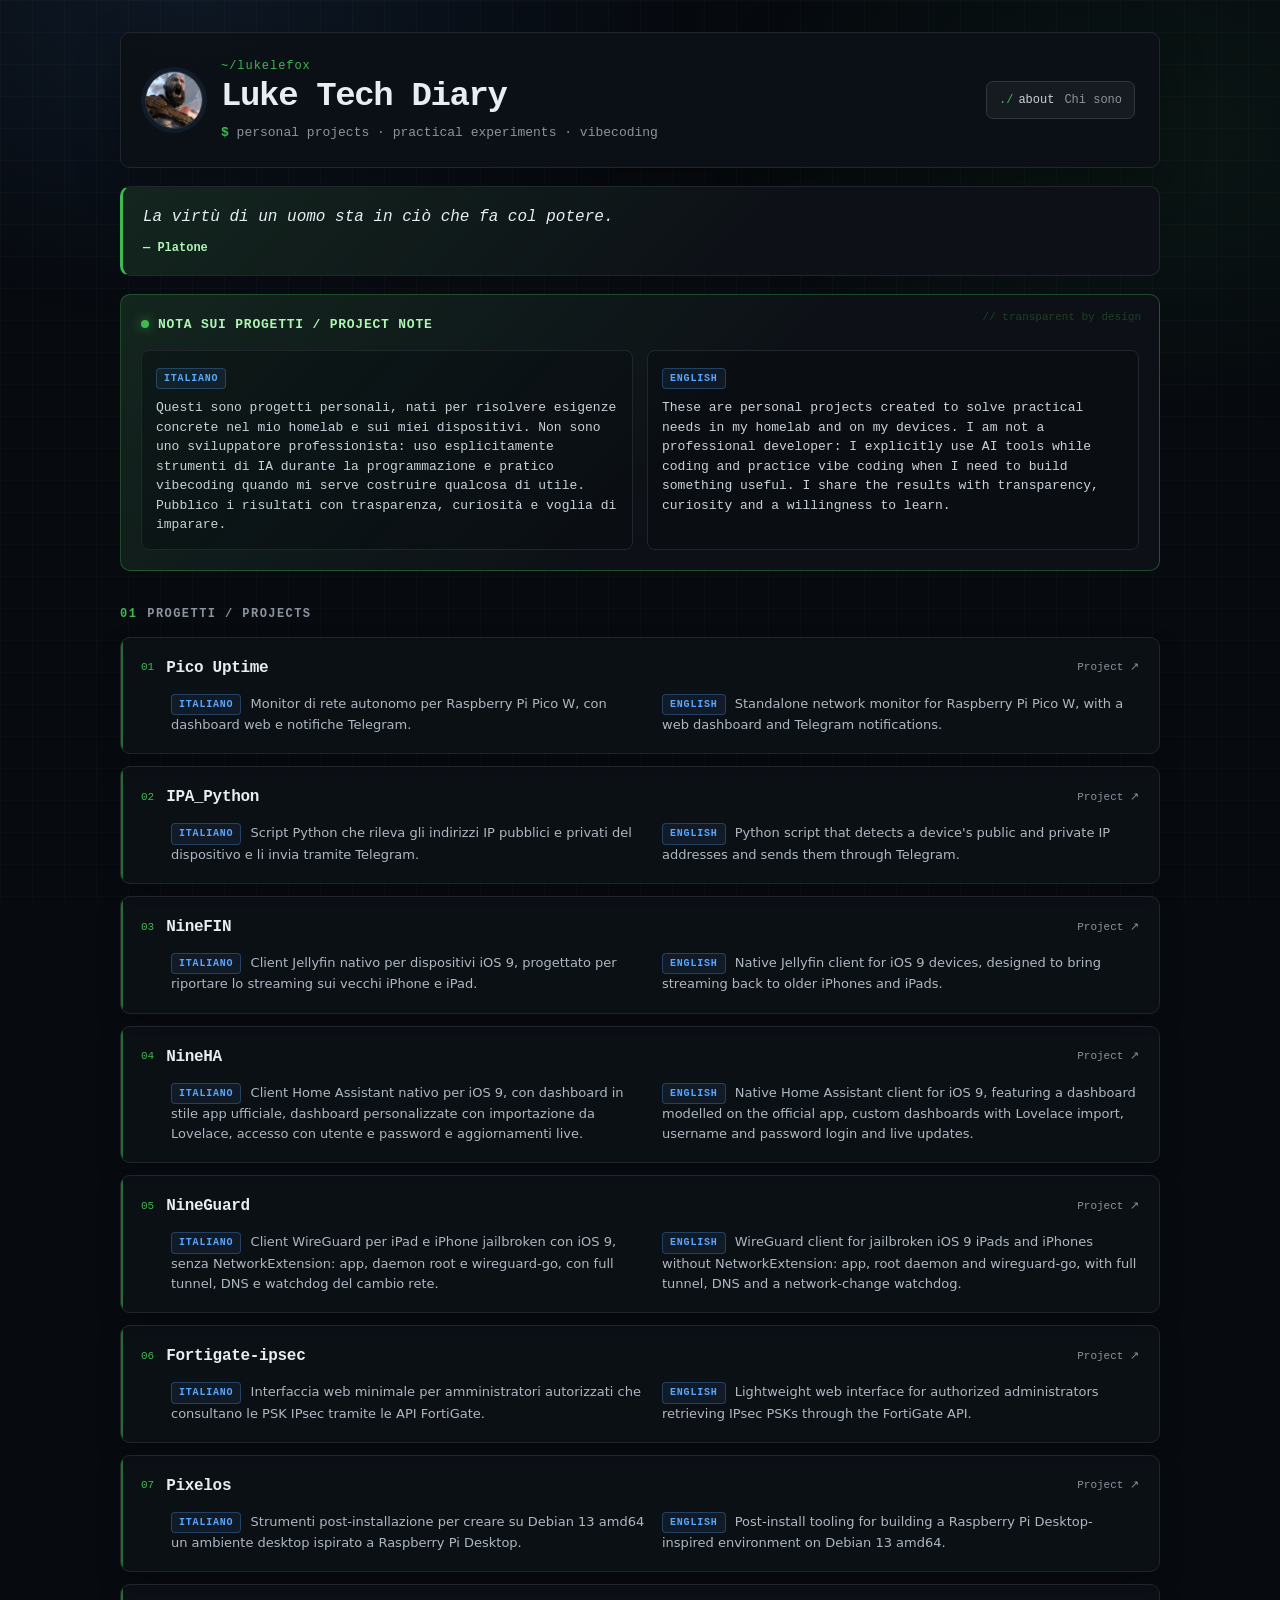
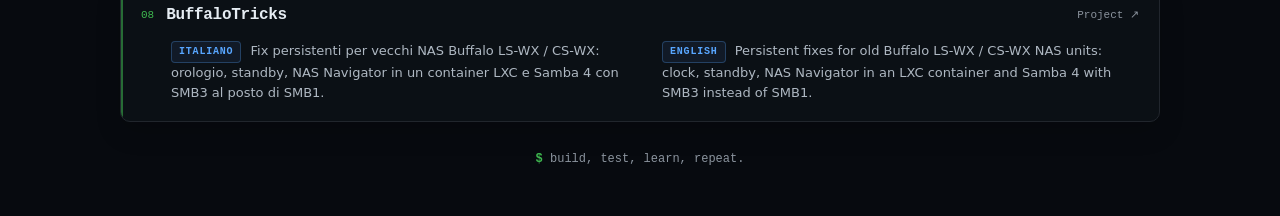
==== commit a9868f63: "Add Plato quote to homepage Co-Authored-By: Claude Opus 5.5 <noreply@anthropic.com>" ====
--- a/index.html
+++ b/index.html
@@ -5,7 +5,7 @@
   <meta name="viewport" content="width=device-width, initial-scale=1" />
   <meta name="description" content="Luke Tech Diary: personal projects, practical experiments and transparent AI-assisted development." />
   <title>Luke Tech Diary</title>
-  <link rel="stylesheet" href="assets/css/style.css?v=14" />
+  <link rel="stylesheet" href="assets/css/style.css?v=18" />
 </head>
 
 <body>
@@ -28,6 +28,13 @@
         <a class="nav-button" href="about.html"><span aria-hidden="true">./</span>about <small>Chi sono</small></a>
       </nav>
     </header>
+
+    <figure class="quote">
+      <blockquote>
+        <p>La virtù di un uomo sta in ciò che fa col potere.</p>
+      </blockquote>
+      <figcaption>— Platone</figcaption>
+    </figure>
 
     <section class="disclosure" aria-labelledby="project-note">
       <div class="disclosure-title" id="project-note">
--- a/assets/css/style.css
+++ b/assets/css/style.css
@@ -336,6 +336,35 @@
   margin-right:5px;
   font-family:ui-monospace, SFMono-Regular, Menlo, Monaco, Consolas, monospace;
   vertical-align:1px;
+}
+
+.quote{
+  margin:18px 0 0;
+  padding:18px 20px;
+  border:1px solid var(--line);
+  border-left:3px solid var(--green);
+  border-radius:var(--radius);
+  background:
+    linear-gradient(135deg, var(--green-soft), transparent 60%),
+    var(--panel);
+}
+
+.quote blockquote{
+  margin:0;
+}
+
+.quote blockquote p{
+  margin:0;
+  color:var(--text);
+  font-size:16px;
+  font-style:italic;
+}
+
+.quote figcaption{
+  margin-top:10px;
+  color:#aff5b4;
+  font-size:12px;
+  font-weight:700;
 }
 
 .footer{
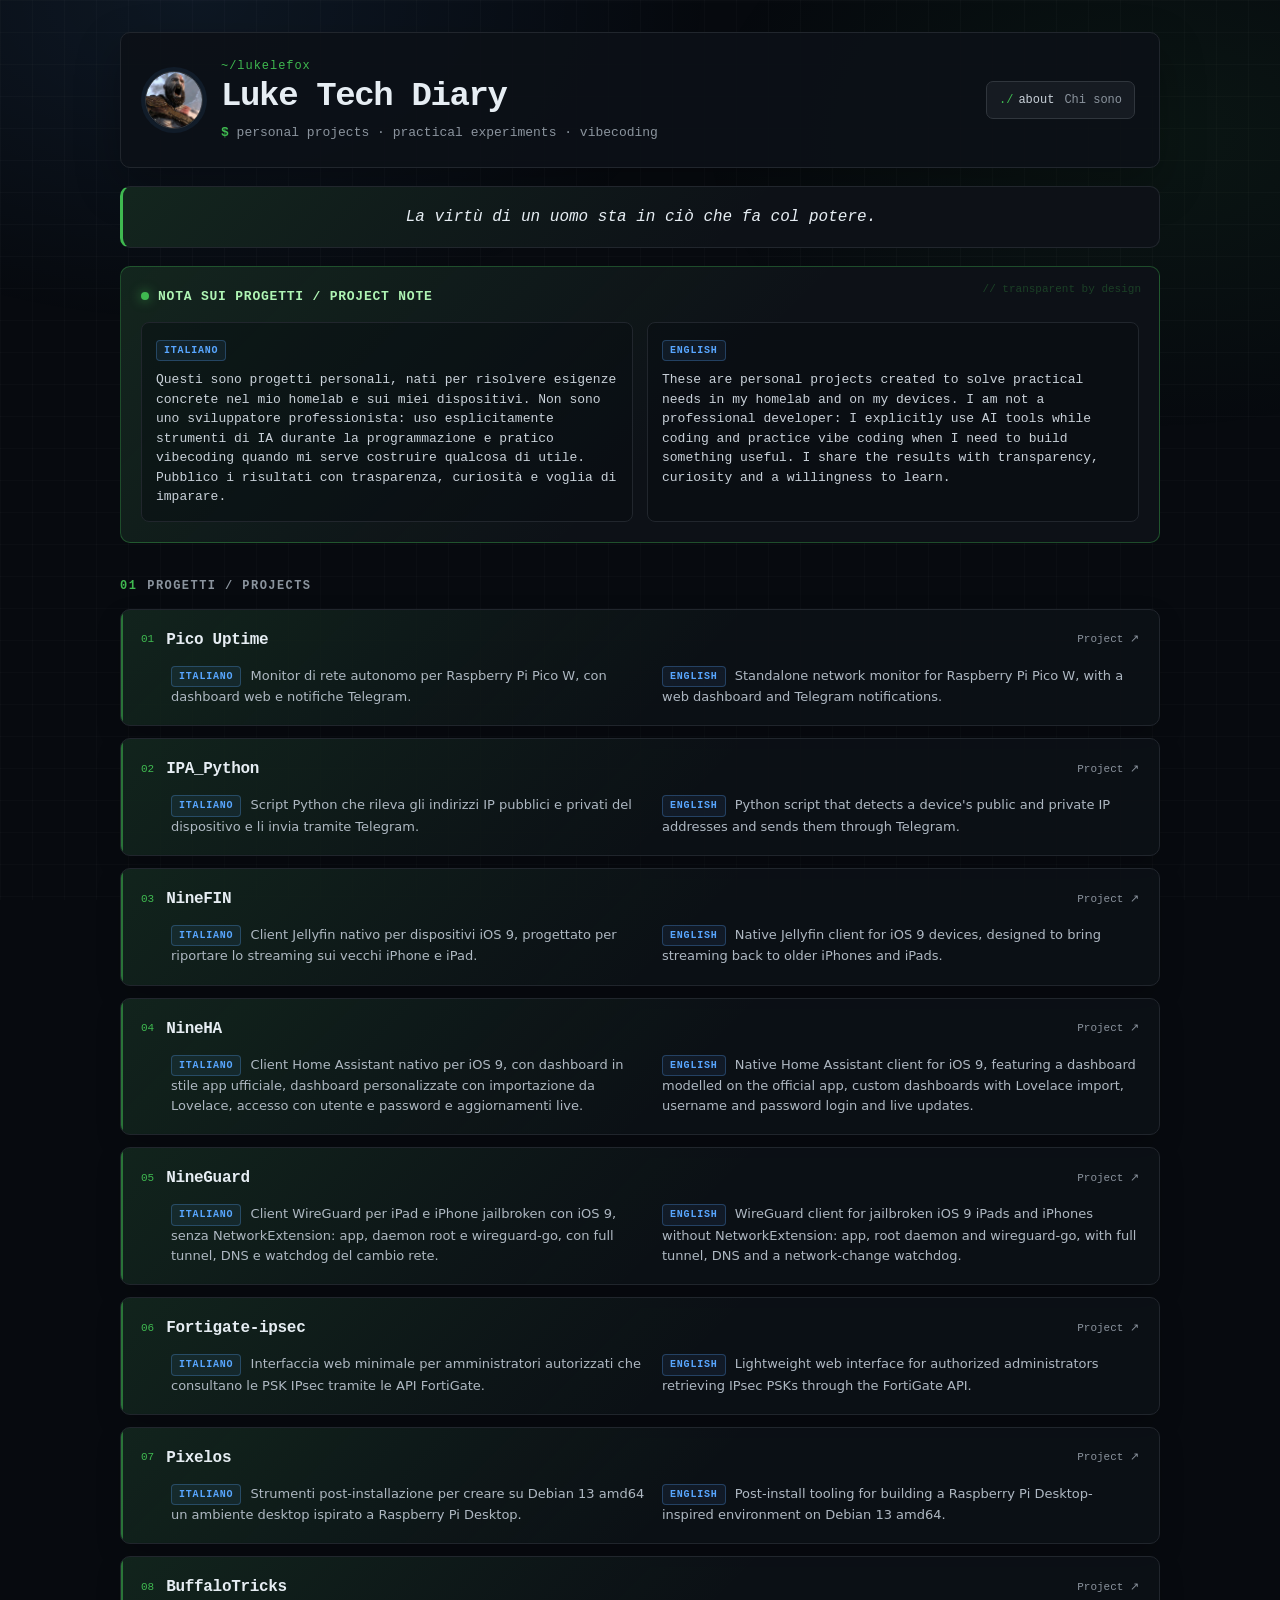
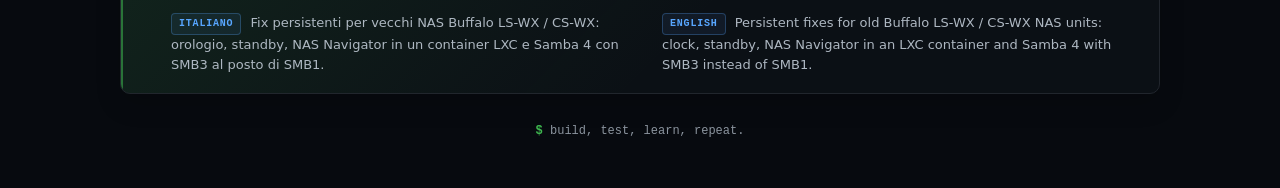
==== commit 34018f64: "Center homepage quote and add green sheen to all cards Co-Authored-By: Claude Opus 5.5 <noreply@anth" ====
--- a/index.html
+++ b/index.html
@@ -5,7 +5,7 @@
   <meta name="viewport" content="width=device-width, initial-scale=1" />
   <meta name="description" content="Luke Tech Diary: personal projects, practical experiments and transparent AI-assisted development." />
   <title>Luke Tech Diary</title>
-  <link rel="stylesheet" href="assets/css/style.css?v=18" />
+  <link rel="stylesheet" href="assets/css/style.css?v=19" />
 </head>
 
 <body>
@@ -33,7 +33,6 @@
       <blockquote>
         <p>La virtù di un uomo sta in ciò che fa col potere.</p>
       </blockquote>
-      <figcaption>— Platone</figcaption>
     </figure>
 
     <section class="disclosure" aria-labelledby="project-note">
--- a/assets/css/style.css
+++ b/assets/css/style.css
@@ -256,7 +256,9 @@
   overflow:hidden;
   border:1px solid var(--line);
   border-radius:var(--radius);
-  background:rgba(13,17,23,.9);
+  background:
+    linear-gradient(135deg, var(--green-soft), transparent 55%),
+    rgba(13,17,23,.9);
   box-shadow:0 10px 26px rgba(0,0,0,.16);
   transition:border-color .16s ease, transform .16s ease, background .16s ease;
 }
@@ -273,7 +275,9 @@
 .item:hover{
   transform:translateY(-1px);
   border-color:#30363d;
-  background:var(--panel-soft);
+  background:
+    linear-gradient(135deg, var(--green-soft), transparent 55%),
+    var(--panel-soft);
 }
 
 .project-card-link{
@@ -355,16 +359,10 @@
 
 .quote blockquote p{
   margin:0;
+  text-align:center;
   color:var(--text);
   font-size:16px;
   font-style:italic;
-}
-
-.quote figcaption{
-  margin-top:10px;
-  color:#aff5b4;
-  font-size:12px;
-  font-weight:700;
 }
 
 .footer{
@@ -383,7 +381,9 @@
   border:1px solid var(--line);
   border-radius:var(--radius);
   color:#c9d1d9;
-  background:#090d12;
+  background:
+    linear-gradient(135deg, var(--green-soft), transparent 55%),
+    #090d12;
   box-shadow:inset 0 1px 0 rgba(255,255,255,.025);
   font-size:12px;
 }
@@ -411,7 +411,9 @@
   padding:22px;
   border:1px solid var(--line);
   border-radius:var(--radius);
-  background:rgba(13,17,23,.9);
+  background:
+    linear-gradient(135deg, var(--green-soft), transparent 55%),
+    rgba(13,17,23,.9);
   box-shadow:0 10px 26px rgba(0,0,0,.16);
 }
 
@@ -586,7 +588,9 @@
   border:1px solid var(--line);
   border-radius:var(--radius);
   color:#c9d1d9;
-  background:rgba(13,17,23,.9);
+  background:
+    linear-gradient(135deg, var(--green-soft), transparent 55%),
+    rgba(13,17,23,.9);
   box-shadow:0 10px 26px rgba(0,0,0,.16);
   transition:border-color .16s ease, transform .16s ease, background .16s ease;
 }
@@ -595,7 +599,9 @@
   transform:translateY(-1px);
   border-color:#30363d;
   color:var(--blue);
-  background:var(--panel-soft);
+  background:
+    linear-gradient(135deg, var(--green-soft), transparent 55%),
+    var(--panel-soft);
 }
 
 .screenshot-card img{
